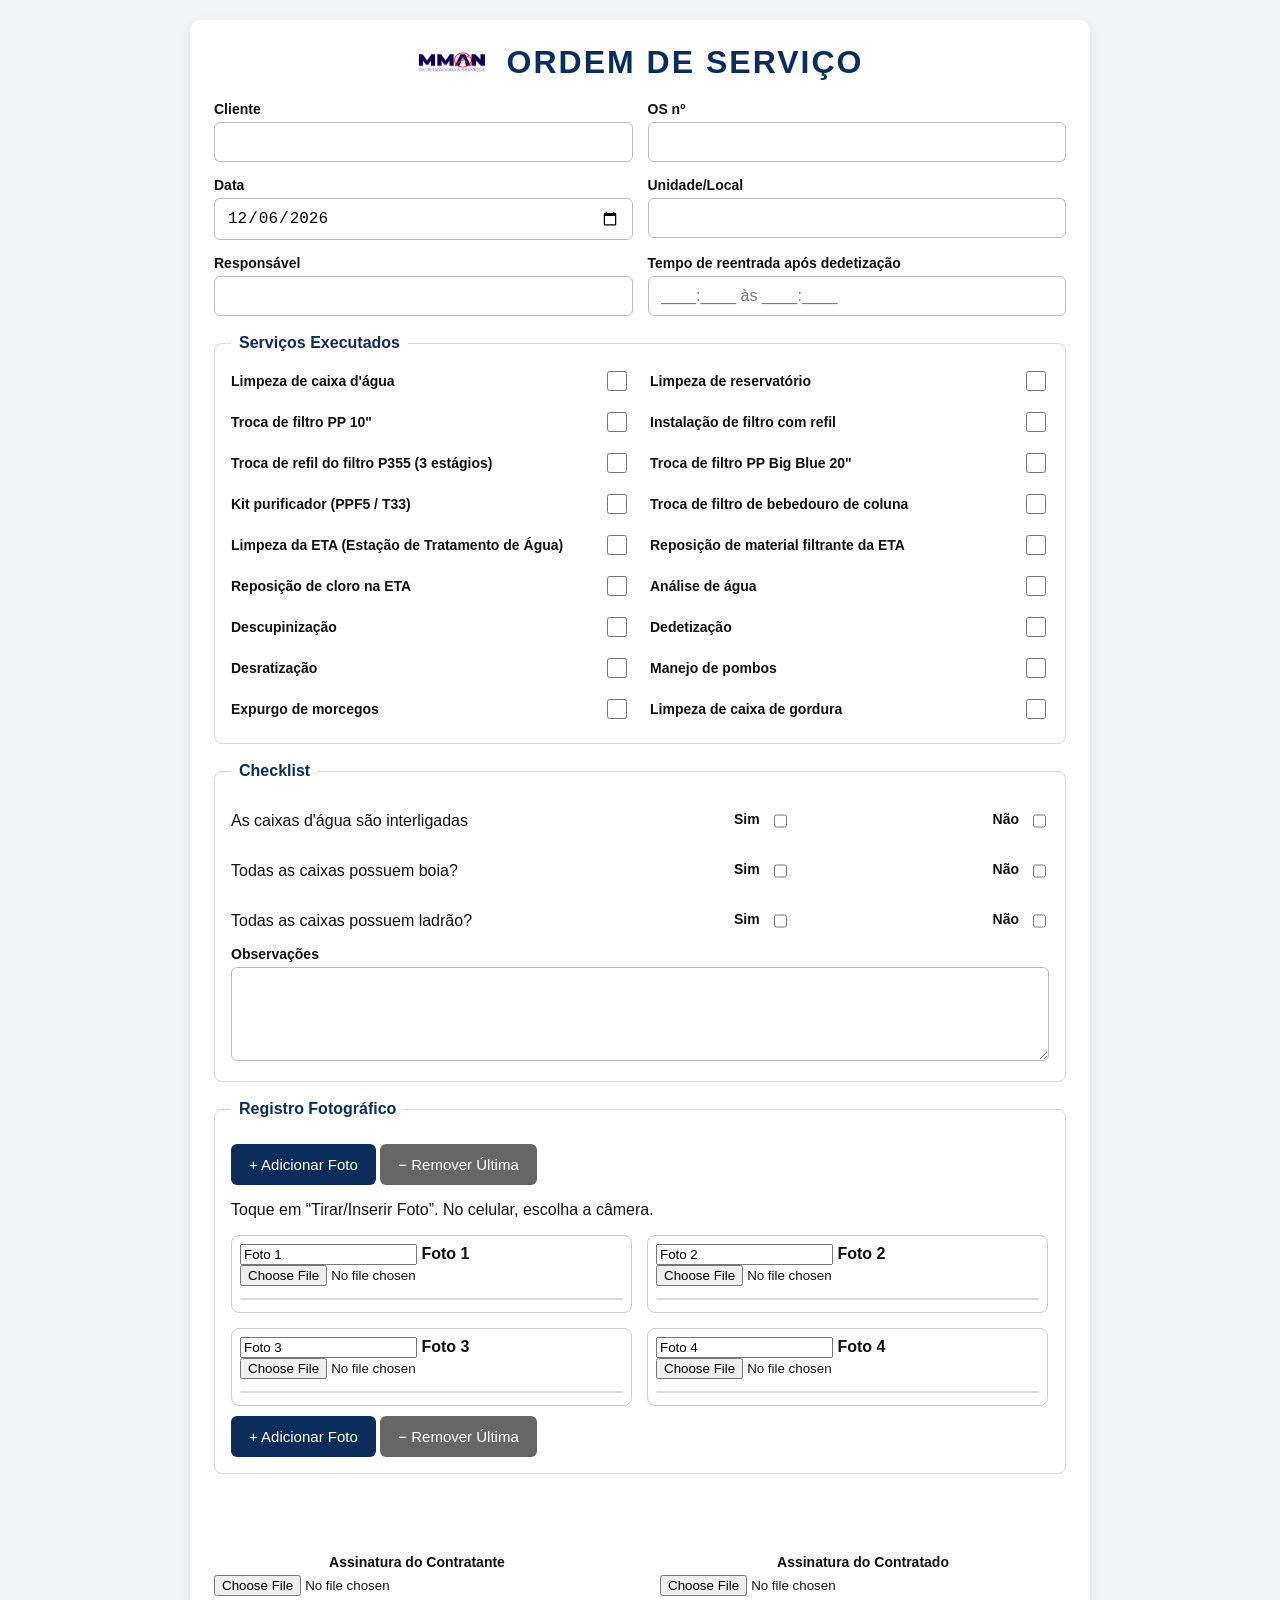
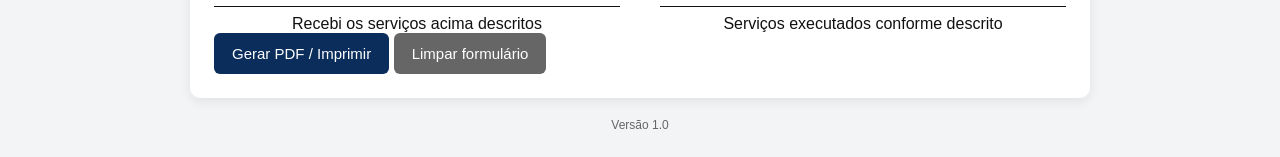
==== index.html @ ba8c5418 "feat: add version indicator on page" ====
<!doctype html>
<html lang="pt-BR">
	<head>
		<meta charset="utf-8">
		<meta name="viewport" content="width=device-width,initial-scale=1">
		<title>Ordem de Serviço com Fotos</title>
		<link rel="stylesheet" href="styles.css">
        <link rel="manifest" href="manifest.json">
        <meta name="theme-color" content="#0b2d5c">
	</head>
	<body>
		<div class="wrap">
            <div class="cabecalho">
                <img src="./mman.png" alt="Logo">
                <h1>ORDEM DE SERVIÇO</h1>
            </div>
			<div class="grid">
				<div><label>Cliente</label><input class="form-control" id="cliente"></div>
				<div><label>OS nº</label><input class="form-control" id="os"></div>
				<div><label>Data</label><input class="form-control" id="data" type="date"></div>
				<div><label>Unidade/Local</label><input class="form-control" id="unidade"></div>
				<div><label>Responsável</label><input class="form-control" id="resp"></div>
				<div><label>Tempo de reentrada após dedetização</label><input class="form-control" id="reentrada" placeholder="____:____ às ____:____"></div>
			</div>
			<fieldset>
				<legend>Serviços Executados</legend>
				<div class="services">
                    <label class="campo_check">Limpeza de caixa d'água <input type="checkbox"></label>
                    <label class="campo_check">Limpeza de reservatório <input type="checkbox"></label>
                    <label class="campo_check">Troca de filtro PP 10" <input type="checkbox"></label>
                    <label class="campo_check">Instalação de filtro com refil <input type="checkbox"></label>
                    <label class="campo_check">Troca de refil do filtro P355 (3 estágios) <input type="checkbox"></label>
                    <label class="campo_check">Troca de filtro PP Big Blue 20" <input type="checkbox"></label>
                    <label class="campo_check">Kit purificador (PPF5 / T33) <input type="checkbox"></label>
                    <label class="campo_check">Troca de filtro de bebedouro de coluna <input type="checkbox"></label>
                    <label class="campo_check">Limpeza da ETA (Estação de Tratamento de Água) <input type="checkbox"></label>
                    <label class="campo_check">Reposição de material filtrante da ETA <input type="checkbox"></label>
                    <label class="campo_check">Reposição de cloro na ETA <input type="checkbox"></label>
                    <label class="campo_check">Análise de água <input type="checkbox"></label>
                    <label class="campo_check">Descupinização <input type="checkbox"></label>
                    <label class="campo_check">Dedetização <input type="checkbox"></label>
                    <label class="campo_check">Desratização <input type="checkbox"></label>
                    <label class="campo_check">Manejo de pombos <input type="checkbox"></label>
                    <label class="campo_check">Expurgo de morcegos <input type="checkbox"></label>
                    <label class="campo_check">Limpeza de caixa de gordura <input type="checkbox"></label>
                </div>
			</fieldset>
			<fieldset>
				<legend>Checklist</legend>
				<div style="display: flex; justify-content: space-between;">
                    <p style="width: 300px;">As caixas d'água são interligadas</p>
                     <div class="campo_check"> <label>Sim</label> <input type="checkbox" style="width: 50%;" > </div>
                    <div class="campo_check"> <label>Não</label> <input type="checkbox" style="width: 50%;" > </div>
                </div>
				<div style="display: flex; justify-content: space-between;">
                    <p style="width: 300px;">Todas as caixas possuem boia?</p>
                    <div class="campo_check"> <label>Sim</label> <input type="checkbox" style="width: 50%;" > </div>
                    <div class="campo_check"> <label>Não</label> <input type="checkbox" style="width: 50%;" > </div>
                </div>
				<div style="display: flex; justify-content: space-between;">
                    <p style="width: 300px;">Todas as caixas possuem ladrão?</p>
                    <div class="campo_check"> <label>Sim</label> <input type="checkbox" style="width: 50%;" > </div>
                    <div class="campo_check"> <label>Não</label> <input type="checkbox" style="width: 50%;" > </div>
                </div>
				<div id="campo-observacoes">
					<label for="observacoes">Observações</label>
					<textarea id="observacoes" class="form-control" rows="4"></textarea>
				</div>
			</fieldset>
			<fieldset>

            <div style="margin-top:10px">
                <button type="button" onclick="adicionarFoto()">
                    + Adicionar Foto
                </button>

                <button type="button" class="btn2" onclick="removerFoto()">
                    − Remover Última
                </button>
            </div>

                <legend>Registro Fotográfico</legend>

                <p class="texto-guia">
                    Toque em “Tirar/Inserir Foto”. No celular, escolha a câmera.
                </p>

                <div id="photo-grid" class="photo-grid"></div>

            <div style="margin-top:10px">
                <button type="button" onclick="adicionarFoto()">
                    + Adicionar Foto
                </button>

                <button type="button" class="btn2" onclick="removerFoto()">
                    − Remover Última
                </button>
            </div>
            
            </fieldset>
			<div class="sign">

                <div class="signature-box">
                    <label>Assinatura do Contratante</label>

                    <input 
                        type="file" 
                        accept="image/*" 
                        capture="environment"
                        onchange="carregarAssinatura(event, 'assinatura-cliente')"
                    >

                    <img id="assinatura-cliente">
                    
                    <p>
                        Recebi os serviços acima descritos
                    </p>
                </div>


                <div class="signature-box">
                    <label>Assinatura do Contratado</label>

                    <input 
                        type="file" 
                        accept="image/*" 
                        capture="environment"
                        onchange="carregarAssinatura(event, 'assinatura-tecnico')"
                    >

                    <img id="assinatura-tecnico">

                    <p>
                        Serviços executados conforme descrito
                    </p>
                </div>

            </div>
			<button onclick="window.print()">Gerar PDF / Imprimir</button>
			<button class="btn2" onclick="limpar()">Limpar formulário</button>
		</div>
		<footer class="versao oculto-impressao">Versão 1.0</footer>
        <script src="script.js"></script>   
	</body>
</html>
---- styles.css ----
* {
    box-sizing: border-box;
}

body {
    font-family: Arial, Helvetica, sans-serif;
    margin: 0;
    background: #f3f4f6;
    color: #111;
}


/* ASSINATURA */

.signature-box{
    text-align:center;
    margin-top:40px;
}

.signature-box input{
    width:100%;
    margin-bottom:10px;
}

.signature-box img{
    width:100%;
    max-height:90px;
    object-fit:contain;
    display:none;
    margin-bottom:5px;
}

.signature-box p{
    border-top:1px solid #111;
    padding-top:8px;
    margin:0;
}


/* CONTAINER */

.wrap {
    max-width:900px;
    margin:20px auto;
    background:#fff;
    padding:24px;
    border-radius:10px;
    box-shadow:0 3px 12px rgba(0,0,0,.08);
}

.versao{
    margin:0 auto 20px;
    color:#666;
    font-size:12px;
    text-align:center;
}


/* CABEÇALHO */

.cabecalho{
    display:flex;
    align-items:center;
    justify-content:center;
    gap:20px;
    margin-bottom:20px;
}

.cabecalho img{
    width:70px;
}

h1{
    margin:0;
    color:#0b2d5c;
    letter-spacing:2px;
    text-align:center;
}


/* CAMPOS */

.grid{
    display:grid;
    grid-template-columns:repeat(2,1fr);
    gap:15px;
}

label{
    display:block;
    margin-bottom:5px;
    font-size:14px;
    font-weight:bold;
}

.form-control{
    width:100%;
    padding:10px 12px;
    font-size:16px;
    border:1px solid #bbb;
    border-radius:6px;
    background:#fff;
}

textarea.form-control{
    resize:vertical;
}


/* FIELDSET */

fieldset{
    border:1px solid #d6d6d6;
    border-radius:8px;
    margin:18px 0;
    padding:16px;
}

legend{
    color:#0b2d5c;
    font-weight:bold;
    padding:0 8px;
}


/* SERVIÇOS */

.services{
    display:grid;
    grid-template-columns:repeat(2,1fr);
    gap:10px 20px;
}

.campo_check{
    display:flex;
    align-items:center;
    justify-content:space-between;
    gap:10px;
}

.campo_check input[type="checkbox"]{
    width:20px;
    height:20px;
}


/* FOTOS */

.photo-grid{
    display:flex;
    flex-wrap:wrap;
    gap:15px;
}

.photo-box{
    width:calc(50% - 8px);
    border:1px solid #ccc;
    border-radius:8px;
    padding:8px;
    break-inside:avoid;
    page-break-inside:avoid;
}

.photo-box img{
    width:100%;
    height:auto;
    max-height:220px;
    object-fit:contain;
    border:1px solid #ddd;
    border-radius:5px;
    margin-top:8px;
}


/* BOTÕES */

button{
    background:#0b2d5c;
    color:#fff;
    border:none;
    border-radius:6px;
    padding:12px 18px;
    font-size:15px;
    cursor:pointer;
}

.btn2{
    background:#666;
}


/* ASSINATURAS */

.sign{
    display:grid;
    grid-template-columns:1fr 1fr;
    gap:40px;
    margin-top:40px;
}


/* CHECKLIST */

.check-item{
    display:flex;
    justify-content:space-between;
    align-items:center;
    gap:20px;
    margin-bottom:12px;
}

.check-item p{
    margin:0;
    flex:1;
}


/* MOBILE */

@media screen and (max-width:768px){

    .wrap{
        margin:0;
        padding:15px;
        border-radius:0;
        box-shadow:none;
    }


    .cabecalho{
        flex-direction:column;
    }


    h1{
        font-size:26px;
    }


    .grid{
        grid-template-columns:1fr;
    }


    .services{
        grid-template-columns:1fr;
    }


    .photo-box{
        width:100%;
    }


    .sign{
        grid-template-columns:1fr;
        gap:20px;
    }


    button{
        width:100%;
        margin:6px 0;
    }


    .campo_check{
        flex-wrap:wrap;
    }


    .photo-box img{
        max-height:350px;
    }


    .check-item{
        flex-direction:column;
        align-items:flex-start;
    }

}


/* PDF / IMPRESSÃO */

@media print{


    @page{
        size:A4;
        margin:0;
    }


    body{
        background:#fff;
    }


    .wrap{
        width:100%;
        max-width:none;
        margin:0;
        padding:10mm;
        box-shadow:none;
        border-radius:0;
    }


    .oculto-impressao{
        display:none !important;
    }


    button,
    input[type=file],
    .foto-titulo,
    .texto-guia{
        display:none;
    }


    /* Mantém os dados da OS na primeira página e inicia as fotos na seguinte. */
    fieldset:has(.photo-grid){
        break-before:page;
        page-break-before:always;
    }


    fieldset{
        margin:10px 0;
        padding:10px;
        break-inside:auto;
        page-break-inside:auto;
    }


    .grid{
        grid-template-columns:repeat(2,1fr);
        gap:10px;
    }


    .services{
        grid-template-columns:repeat(2,1fr);
        gap:5px 15px;
    }


    .photo-grid{
        gap:10px;
    }


    .photo-box{
        width:calc(50% - 5px);
        break-inside:avoid;
        page-break-inside:avoid;
    }


    .photo-box img{
        max-height:180px;
    }


    .sign{
        margin-top:20px;
        grid-template-columns:repeat(2,1fr);
        gap:30px;
    }


    .signature-box{
        margin-top:20px;
        break-inside:avoid;
        page-break-inside:avoid;
    }


    .signature-box img{
        height:120px;
        max-height:120px;
    }

}
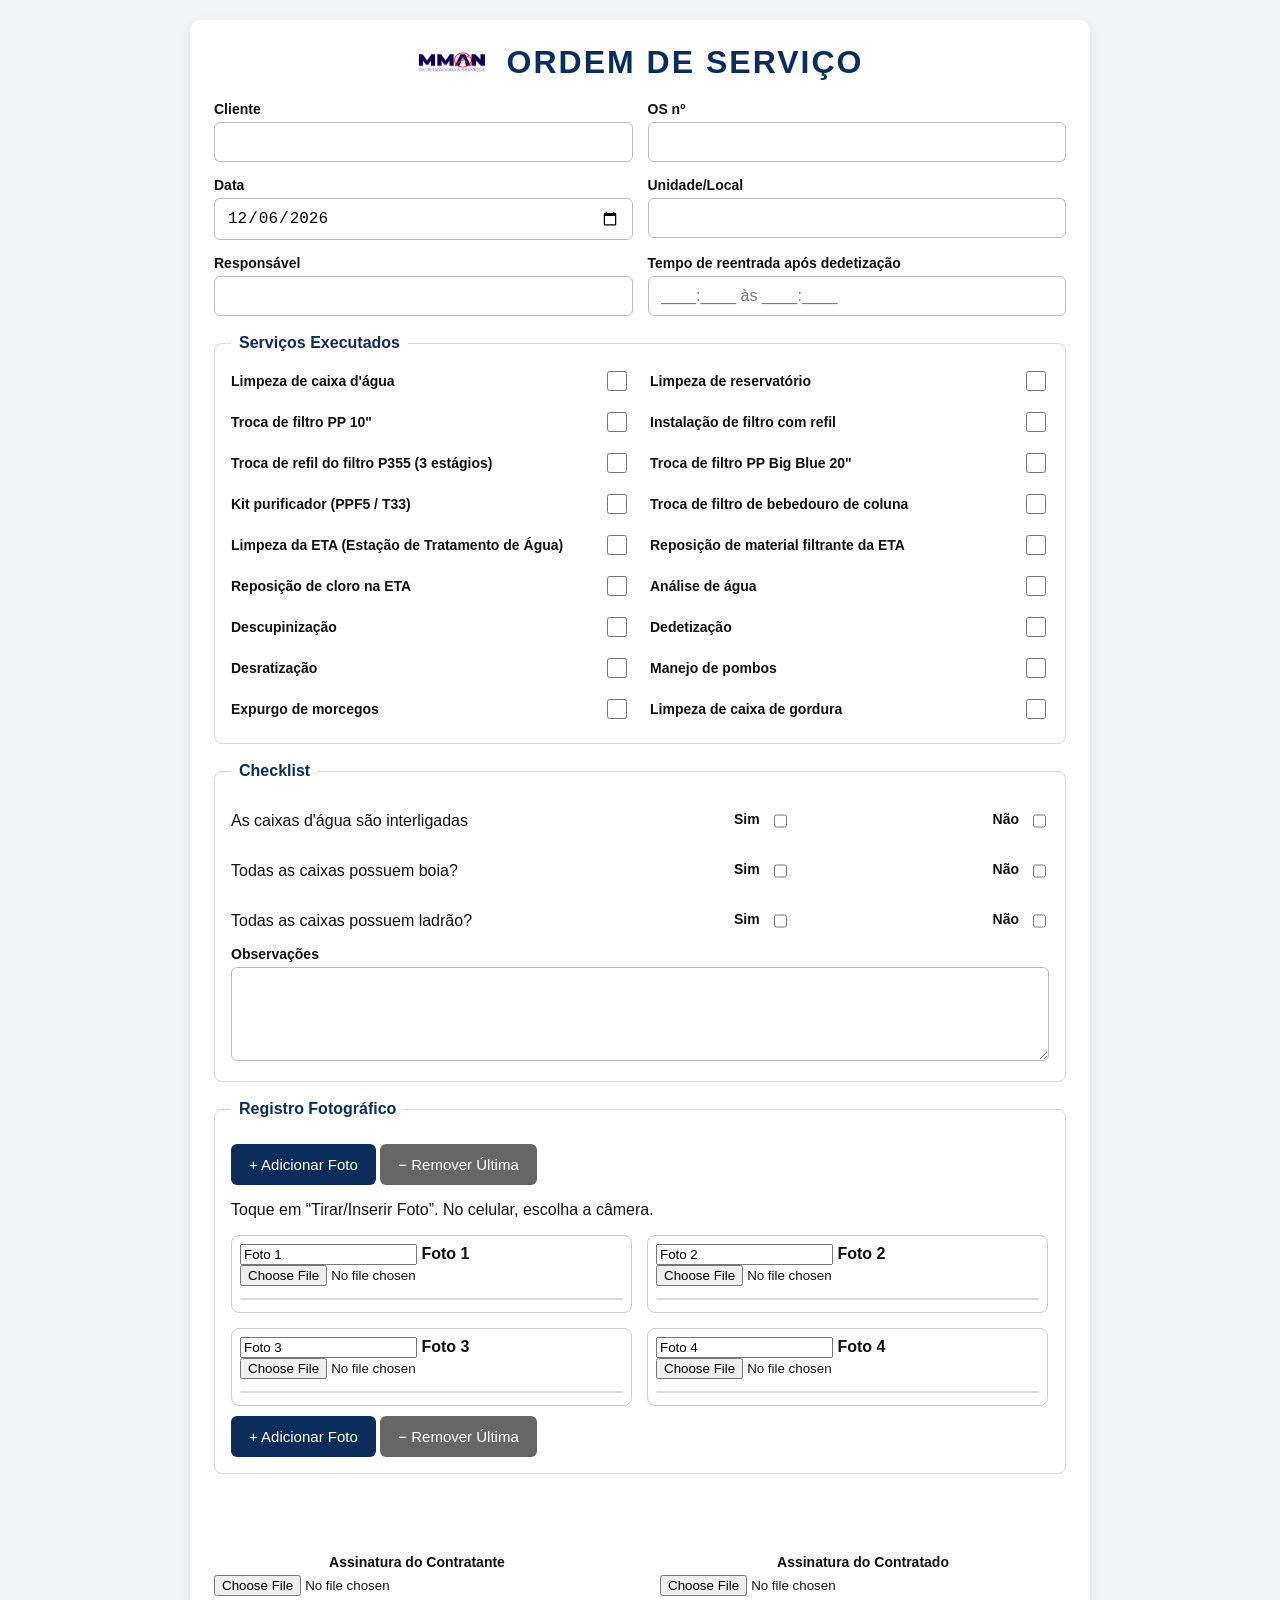
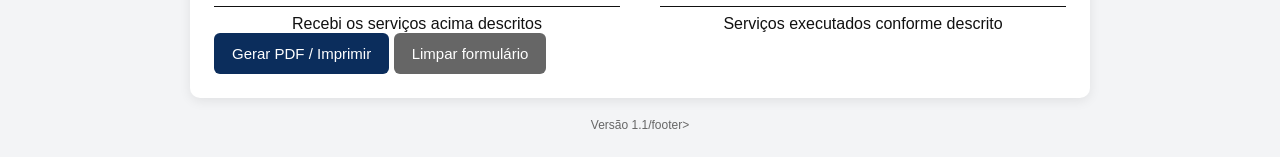
==== commit 78d18a28: "fix: webkit workaround" ====
--- a/index.html
+++ b/index.html
@@ -67,7 +67,7 @@
 					<textarea id="observacoes" class="form-control" rows="4"></textarea>
 				</div>
 			</fieldset>
-			<fieldset>
+			<fieldset class="registro-fotografico">
 
             <div style="margin-top:10px">
                 <button type="button" onclick="adicionarFoto()">
@@ -136,10 +136,10 @@
                 </div>
 
             </div>
-			<button onclick="window.print()">Gerar PDF / Imprimir</button>
+			<button onclick="imprimir()">Gerar PDF / Imprimir</button>
 			<button class="btn2" onclick="limpar()">Limpar formulário</button>
 		</div>
-		<footer class="versao oculto-impressao">Versão 1.0</footer>
+		<footer class="versao oculto-impressao">Versão 1.1/footer>
         <script src="script.js"></script>   
 	</body>
 </html>
--- a/styles.css
+++ b/styles.css
@@ -321,10 +321,12 @@
     }
 
 
-    /* Mantém os dados da OS na primeira página e inicia as fotos na seguinte. */
-    fieldset:has(.photo-grid){
+    /* Seletor explícito para o WebKit do iOS não depender de :has() ao imprimir. */
+    .registro-fotografico{
         break-before:page;
         page-break-before:always;
+        border:0;
+        padding:0;
     }
 
 
@@ -336,6 +338,12 @@
     }
 
 
+    fieldset:not(.registro-fotografico){
+        break-inside:avoid;
+        page-break-inside:avoid;
+    }
+
+
     .grid{
         grid-template-columns:repeat(2,1fr);
         gap:10px;
@@ -349,31 +357,44 @@
 
 
     .photo-grid{
-        gap:10px;
+        display:block;
+        font-size:0;
     }
 
 
     .photo-box{
-        width:calc(50% - 5px);
+        display:inline-block;
+        width:48%;
+        margin:0 1% 4mm;
+        font-size:14px;
+        vertical-align:top;
         break-inside:avoid;
         page-break-inside:avoid;
+        -webkit-column-break-inside:avoid;
     }
 
 
     .photo-box img{
-        max-height:180px;
+        display:block;
+        max-height:58mm;
     }
 
 
     .sign{
+        display:block;
         margin-top:20px;
-        grid-template-columns:repeat(2,1fr);
-        gap:30px;
+        font-size:0;
+        break-inside:avoid;
+        page-break-inside:avoid;
     }
 
 
     .signature-box{
-        margin-top:20px;
+        display:inline-block;
+        width:48%;
+        margin:20px 1% 0;
+        font-size:14px;
+        vertical-align:top;
         break-inside:avoid;
         page-break-inside:avoid;
     }
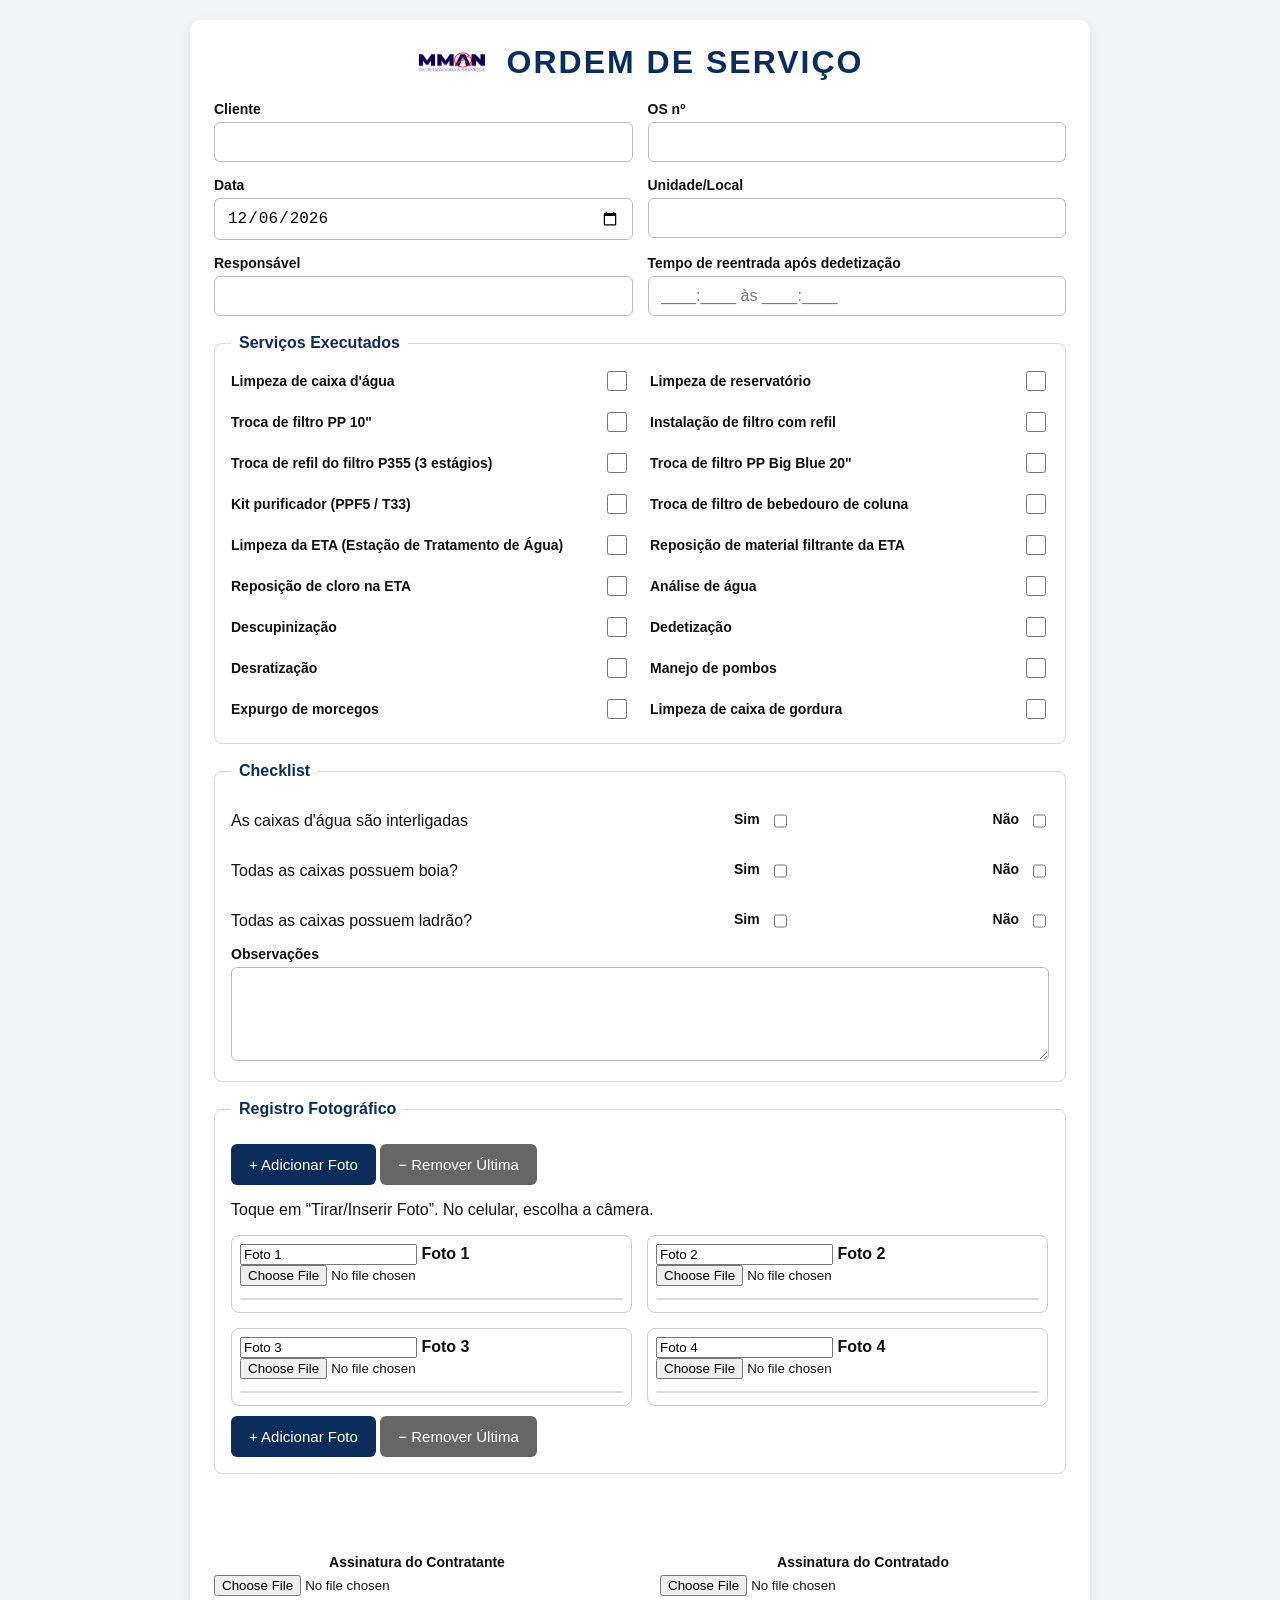
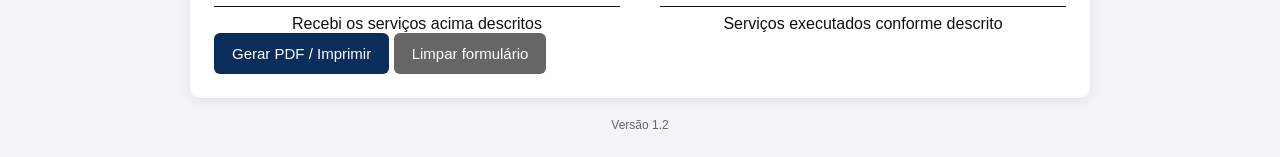
==== commit 8c224217: "feat: another ios workaround" ====
--- a/index.html
+++ b/index.html
@@ -139,7 +139,7 @@
 			<button onclick="imprimir()">Gerar PDF / Imprimir</button>
 			<button class="btn2" onclick="limpar()">Limpar formulário</button>
 		</div>
-		<footer class="versao oculto-impressao">Versão 1.1/footer>
+		<footer class="versao oculto-impressao">Versão 1.2</footer>
         <script src="script.js"></script>   
 	</body>
 </html>
--- a/styles.css
+++ b/styles.css
@@ -298,6 +298,43 @@
     }
 
 
+    .ios body{
+        font-size:12px;
+    }
+
+
+    .ios label{
+        margin-bottom:2px;
+        font-size:11px;
+    }
+
+
+    .ios .form-control{
+        min-height:0;
+        padding:4px 6px;
+        border-radius:3px;
+        font-size:12px;
+        line-height:1.2;
+    }
+
+
+    .ios input.form-control{
+        height:7mm;
+    }
+
+
+    .ios textarea.form-control{
+        height:15mm;
+        min-height:15mm;
+    }
+
+
+    .ios .campo_check input[type="checkbox"]{
+        width:4mm;
+        height:4mm;
+    }
+
+
     .wrap{
         width:100%;
         max-width:none;
@@ -321,10 +358,14 @@
     }
 
 
-    /* Seletor explícito para o WebKit do iOS não depender de :has() ao imprimir. */
+    /* Mantém os dados da OS na primeira página e inicia as fotos na seguinte. */
     .registro-fotografico{
         break-before:page;
         page-break-before:always;
+    }
+
+
+    .ios .registro-fotografico{
         border:0;
         padding:0;
     }
@@ -338,7 +379,13 @@
     }
 
 
-    fieldset:not(.registro-fotografico){
+    .ios fieldset{
+        margin:6px 0;
+        padding:6px;
+    }
+
+
+    .ios fieldset:not(.registro-fotografico){
         break-inside:avoid;
         page-break-inside:avoid;
     }
@@ -350,39 +397,70 @@
     }
 
 
+    .ios .grid{
+        gap:6px 10px;
+    }
+
+
     .services{
         grid-template-columns:repeat(2,1fr);
         gap:5px 15px;
     }
 
 
+    .ios .services{
+        gap:2px 10px;
+    }
+
+
     .photo-grid{
+        gap:10px;
+    }
+
+
+    .ios .photo-grid{
         display:block;
         font-size:0;
     }
 
 
     .photo-box{
+        width:calc(50% - 5px);
+        break-inside:avoid;
+        page-break-inside:avoid;
+    }
+
+
+    .ios .photo-box{
         display:inline-block;
         width:48%;
         margin:0 1% 4mm;
         font-size:14px;
         vertical-align:top;
-        break-inside:avoid;
-        page-break-inside:avoid;
         -webkit-column-break-inside:avoid;
     }
 
 
     .photo-box img{
+        max-height:180px;
+    }
+
+
+    .ios .photo-box img{
         display:block;
         max-height:58mm;
     }
 
 
     .sign{
+        margin-top:20px;
+        grid-template-columns:repeat(2,1fr);
+        gap:30px;
+    }
+
+
+    .ios .sign{
         display:block;
-        margin-top:20px;
         font-size:0;
         break-inside:avoid;
         page-break-inside:avoid;
@@ -390,13 +468,18 @@
 
 
     .signature-box{
+        margin-top:20px;
+        break-inside:avoid;
+        page-break-inside:avoid;
+    }
+
+
+    .ios .signature-box{
         display:inline-block;
         width:48%;
         margin:20px 1% 0;
         font-size:14px;
         vertical-align:top;
-        break-inside:avoid;
-        page-break-inside:avoid;
     }
 
 
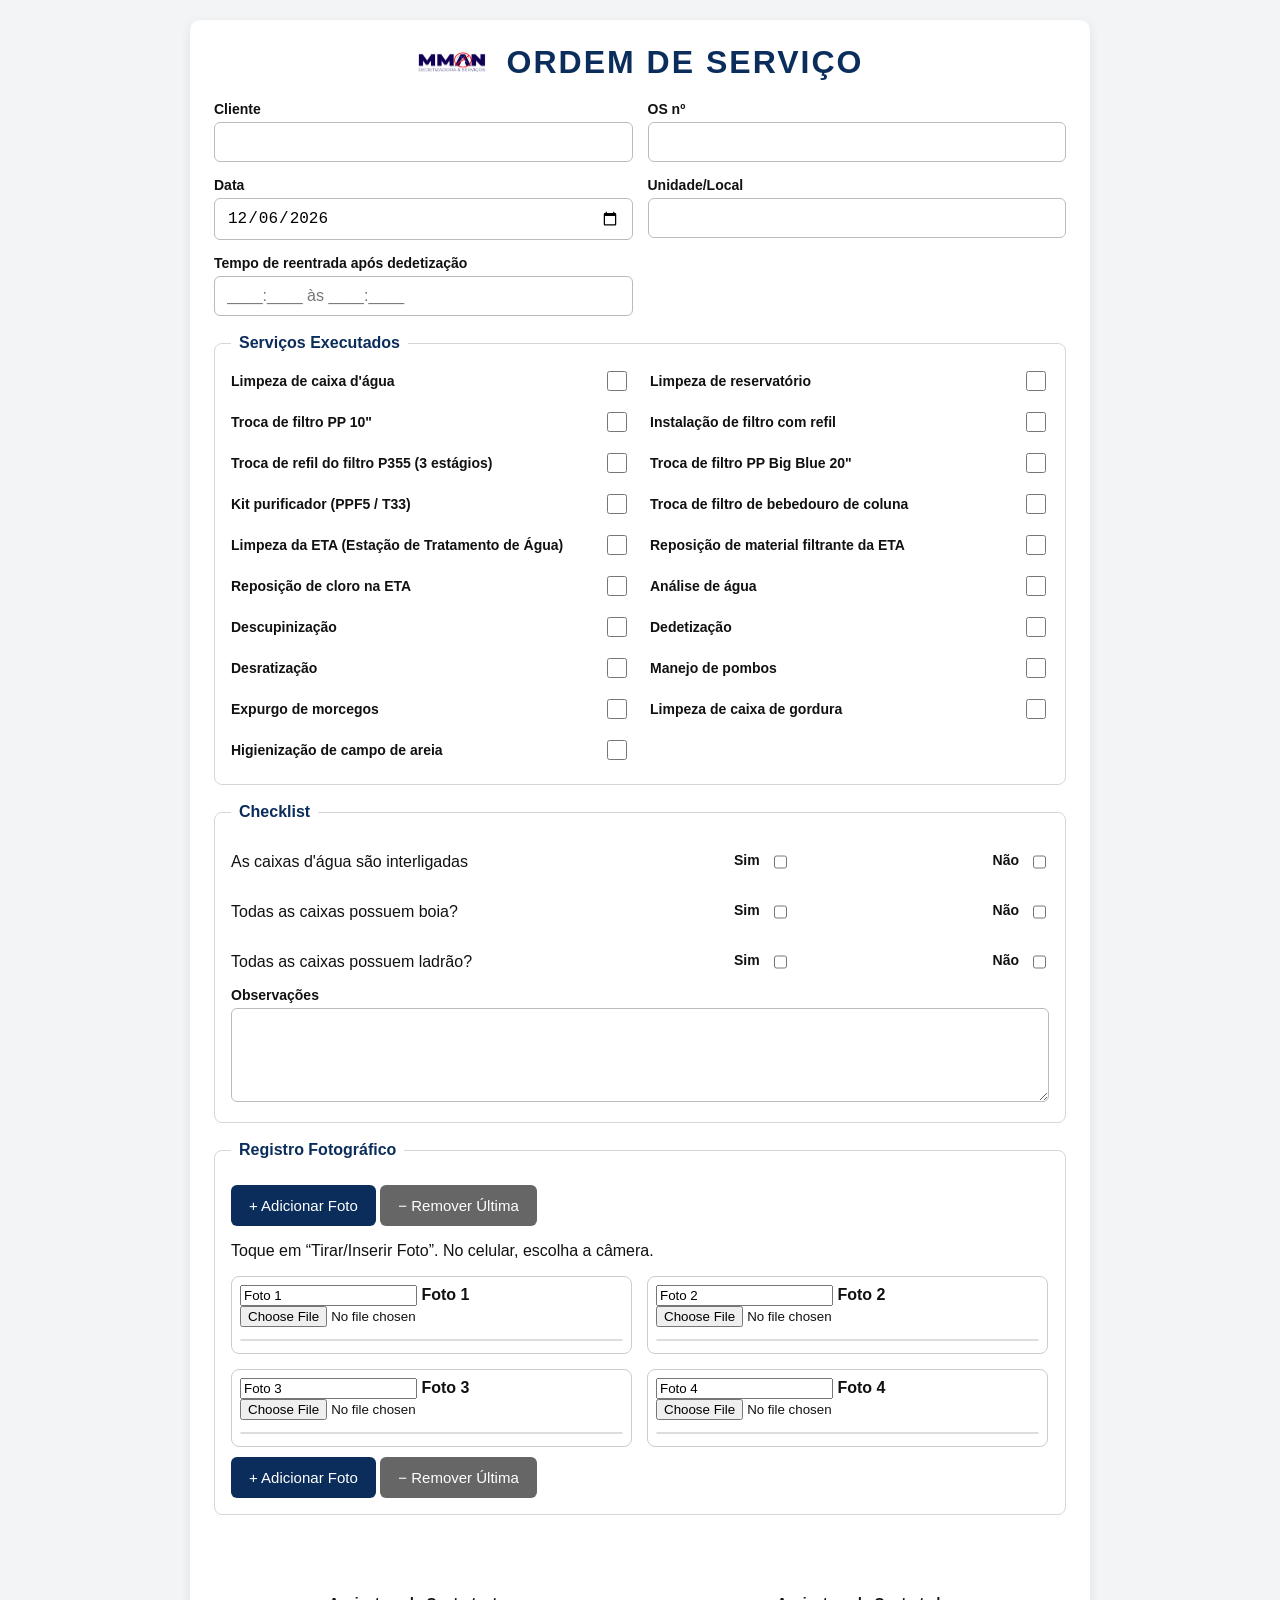
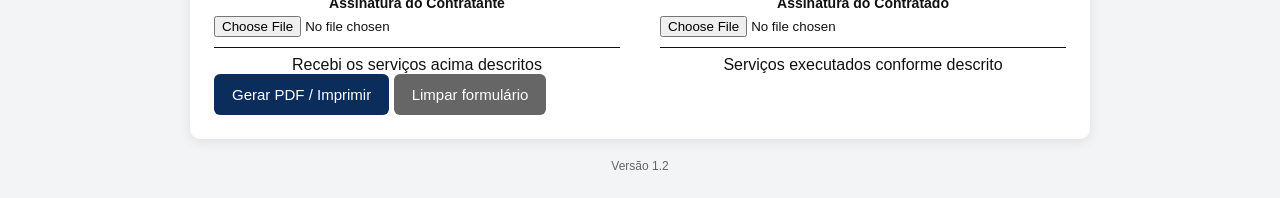
==== commit e57e757a: "chore: change some names" ====
--- a/index.html
+++ b/index.html
@@ -19,7 +19,6 @@
 				<div><label>OS nº</label><input class="form-control" id="os"></div>
 				<div><label>Data</label><input class="form-control" id="data" type="date"></div>
 				<div><label>Unidade/Local</label><input class="form-control" id="unidade"></div>
-				<div><label>Responsável</label><input class="form-control" id="resp"></div>
 				<div><label>Tempo de reentrada após dedetização</label><input class="form-control" id="reentrada" placeholder="____:____ às ____:____"></div>
 			</div>
 			<fieldset>
@@ -43,6 +42,7 @@
                     <label class="campo_check">Manejo de pombos <input type="checkbox"></label>
                     <label class="campo_check">Expurgo de morcegos <input type="checkbox"></label>
                     <label class="campo_check">Limpeza de caixa de gordura <input type="checkbox"></label>
+                    <label class="campo_check">Higienização de campo de areia <input type="checkbox"></label>
                 </div>
 			</fieldset>
 			<fieldset>
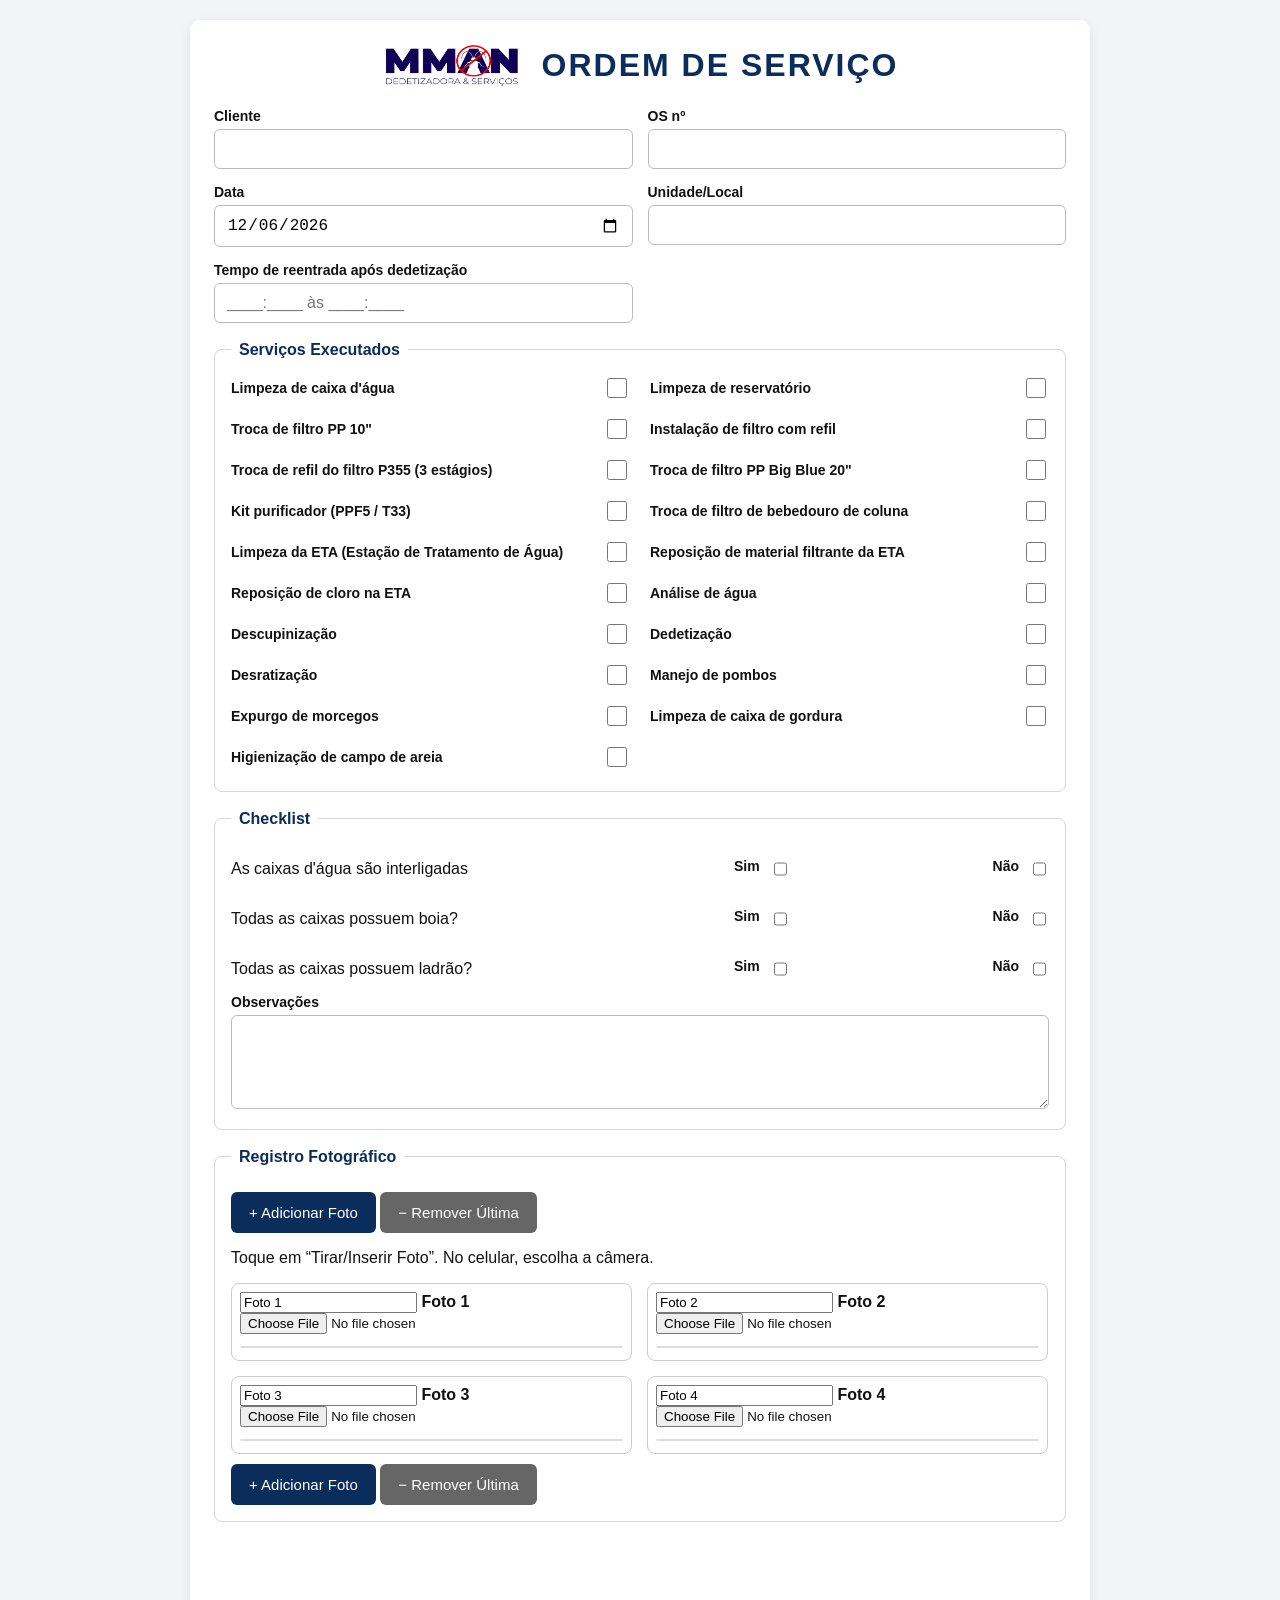
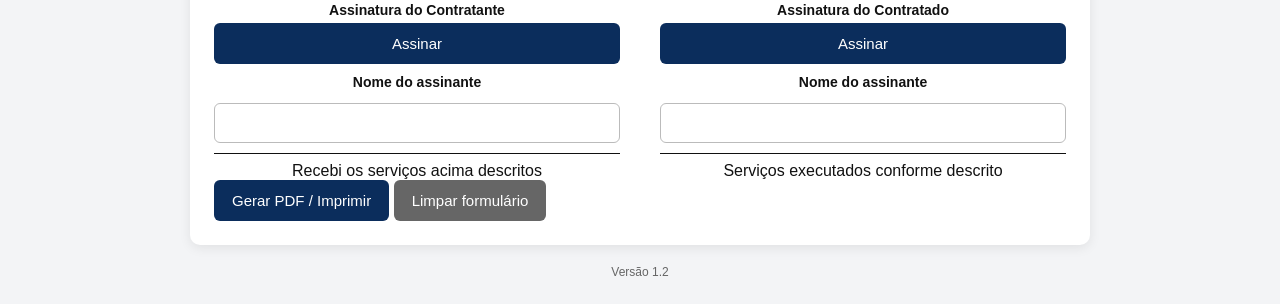
==== commit 94cbec0d: "feat: assinatura agora é desenhada" ====
--- a/index.html
+++ b/index.html
@@ -103,14 +103,20 @@
                 <div class="signature-box">
                     <label>Assinatura do Contratante</label>
 
-                    <input 
-                        type="file" 
-                        accept="image/*" 
-                        capture="environment"
-                        onchange="carregarAssinatura(event, 'assinatura-cliente')"
-                    >
+                    <button type="button" class="assinatura-abrir" onclick="abrirAssinatura('assinatura-cliente')">
+                        Assinar
+                    </button>
 
                     <img id="assinatura-cliente">
+
+                    <label for="nome-assinante-cliente" class="assinatura-nome-label">Nome do assinante</label>
+                    <input
+                        type="text"
+                        id="nome-assinante-cliente"
+                        class="form-control assinatura-nome"
+                        oninput="atualizarTitulo(this,'nome-assinante-cliente-impressao')"
+                    >
+                    <b id="nome-assinante-cliente-impressao" class="assinatura-nome-impressao"></b>
                     
                     <p>
                         Recebi os serviços acima descritos
@@ -121,14 +127,20 @@
                 <div class="signature-box">
                     <label>Assinatura do Contratado</label>
 
-                    <input 
-                        type="file" 
-                        accept="image/*" 
-                        capture="environment"
-                        onchange="carregarAssinatura(event, 'assinatura-tecnico')"
-                    >
+                    <button type="button" class="assinatura-abrir" onclick="abrirAssinatura('assinatura-tecnico')">
+                        Assinar
+                    </button>
 
                     <img id="assinatura-tecnico">
+
+                    <label for="nome-assinante-tecnico" class="assinatura-nome-label">Nome do assinante</label>
+                    <input
+                        type="text"
+                        id="nome-assinante-tecnico"
+                        class="form-control assinatura-nome"
+                        oninput="atualizarTitulo(this,'nome-assinante-tecnico-impressao')"
+                    >
+                    <b id="nome-assinante-tecnico-impressao" class="assinatura-nome-impressao"></b>
 
                     <p>
                         Serviços executados conforme descrito
@@ -139,6 +151,23 @@
 			<button onclick="imprimir()">Gerar PDF / Imprimir</button>
 			<button class="btn2" onclick="limpar()">Limpar formulário</button>
 		</div>
+        <div id="modal-assinatura" class="modal-assinatura" aria-hidden="true">
+            <div class="assinatura-painel" role="dialog" aria-modal="true" aria-labelledby="assinatura-modal-titulo">
+                <div class="assinatura-cabecalho">
+                    <h2 id="assinatura-modal-titulo">Desenhe a assinatura</h2>
+                    <span>Use o dedo, uma caneta ou o mouse.</span>
+                </div>
+                <div class="assinatura-area">
+                    <canvas id="assinatura-canvas"></canvas>
+                </div>
+                <div class="assinatura-acoes">
+                    <button type="button" class="btn2" onclick="limparCanvasAssinatura()">Limpar</button>
+                    <button type="button" class="btn2" onclick="fecharAssinatura()">Cancelar</button>
+                    <button type="button" onclick="salvarAssinatura()">Salvar assinatura</button>
+                </div>
+            </div>
+        </div>
+
 		<footer class="versao oculto-impressao">Versão 1.2</footer>
         <script src="script.js"></script>   
 	</body>
--- a/styles.css
+++ b/styles.css
@@ -30,9 +30,109 @@
     margin-bottom:5px;
 }
 
+.assinatura-nome{
+    margin-top:8px;
+}
+
+.assinatura-nome-impressao{
+    display:none;
+}
+
 .signature-box p{
     border-top:1px solid #111;
     padding-top:8px;
+    margin:0;
+}
+
+.signature-box .assinatura-abrir{
+    width:100%;
+    margin-bottom:10px;
+}
+
+body.modal-assinatura-aberta{
+    overflow:hidden;
+}
+
+.modal-assinatura{
+    position:fixed;
+    inset:0;
+    z-index:1000;
+    display:none;
+    align-items:center;
+    justify-content:center;
+    padding:16px;
+    background:rgba(0,0,0,.72);
+}
+
+.modal-assinatura.ativo{
+    display:flex;
+}
+
+.modal-assinatura:fullscreen{
+    padding:0;
+}
+
+.assinatura-painel{
+    display:flex;
+    flex-direction:column;
+    width:min(1100px, 100%);
+    height:min(680px, 100%);
+    min-height:0;
+    padding:16px;
+    border-radius:10px;
+    background:#f3f4f6;
+}
+
+.modal-assinatura:fullscreen .assinatura-painel{
+    width:100%;
+    height:100%;
+    border-radius:0;
+}
+
+.assinatura-cabecalho{
+    display:flex;
+    align-items:baseline;
+    gap:14px;
+    margin-bottom:10px;
+}
+
+.assinatura-cabecalho h2{
+    margin:0;
+    color:#0b2d5c;
+    font-size:20px;
+}
+
+.assinatura-cabecalho span{
+    color:#555;
+    font-size:14px;
+}
+
+.assinatura-area{
+    flex:1;
+    min-height:180px;
+}
+
+#assinatura-canvas{
+    display:block;
+    width:100%;
+    height:100%;
+    border:2px solid #0b2d5c;
+    border-radius:6px;
+    background:#fff;
+    cursor:crosshair;
+    touch-action:none;
+}
+
+.assinatura-acoes{
+    display:flex;
+    justify-content:flex-end;
+    flex-wrap:wrap;
+    gap:10px;
+    margin-top:12px;
+}
+
+.assinatura-acoes button{
+    width:auto;
     margin:0;
 }
 
@@ -67,7 +167,7 @@
 }
 
 .cabecalho img{
-    width:70px;
+    width:140px;
 }
 
 h1{
@@ -350,11 +450,20 @@
     }
 
 
+    .modal-assinatura,
     button,
     input[type=file],
     .foto-titulo,
+    .assinatura-nome,
+    .assinatura-nome-label,
     .texto-guia{
         display:none;
+    }
+
+
+    .assinatura-nome-impressao{
+        display:block;
+        margin-bottom:8px;
     }
 
 
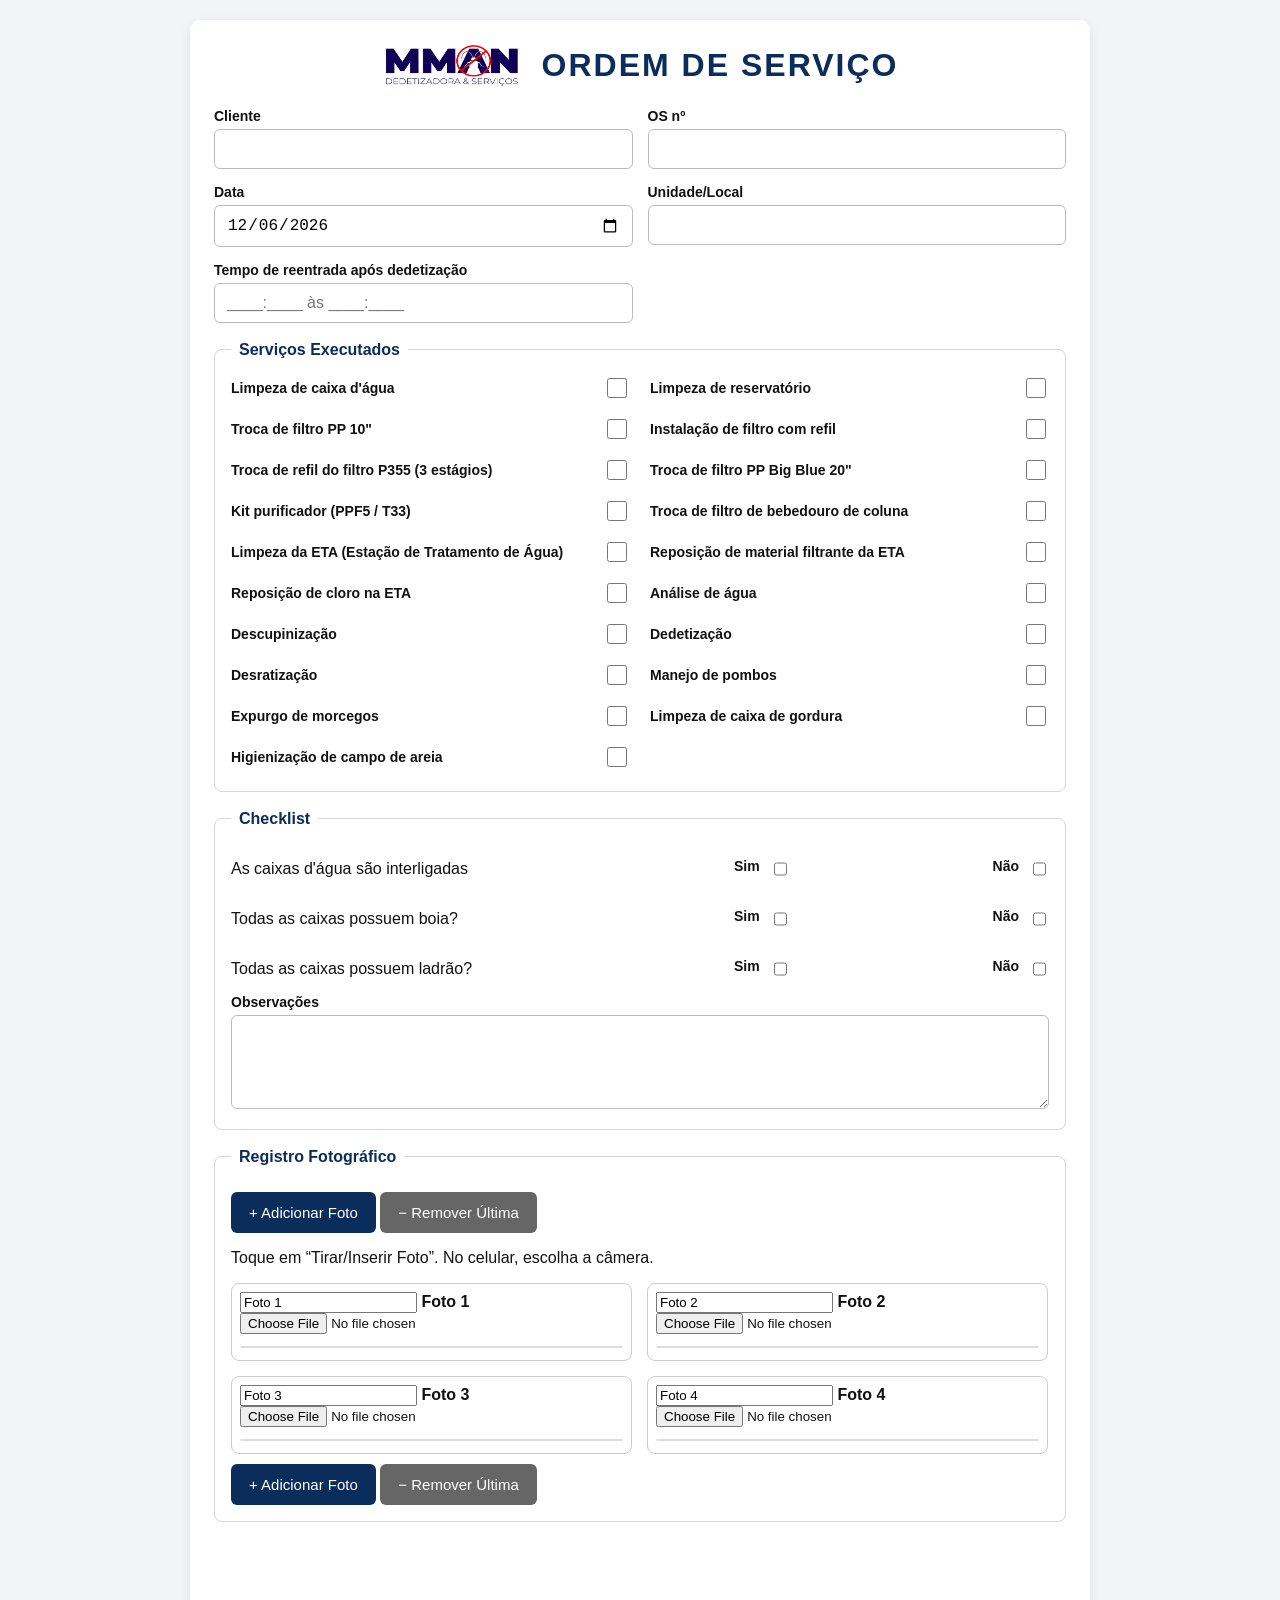
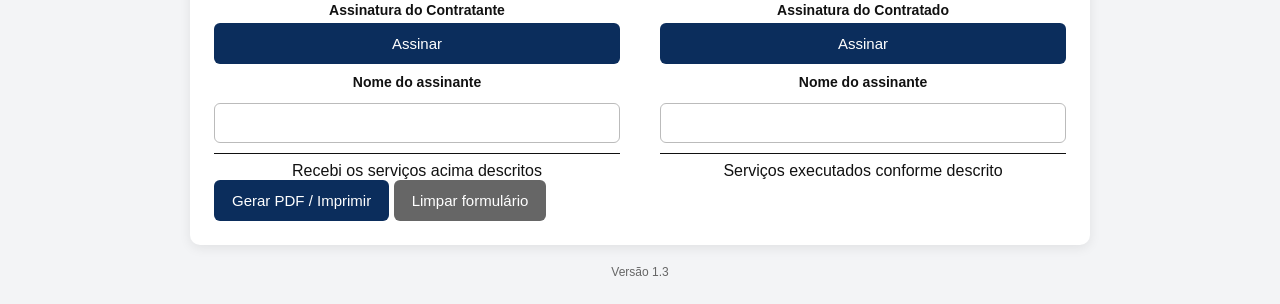
==== commit 2c262b8d: "fix: update version indicator" ====
--- a/index.html
+++ b/index.html
@@ -168,7 +168,7 @@
             </div>
         </div>
 
-		<footer class="versao oculto-impressao">Versão 1.2</footer>
+		<footer class="versao oculto-impressao">Versão 1.3</footer>
         <script src="script.js"></script>   
 	</body>
 </html>
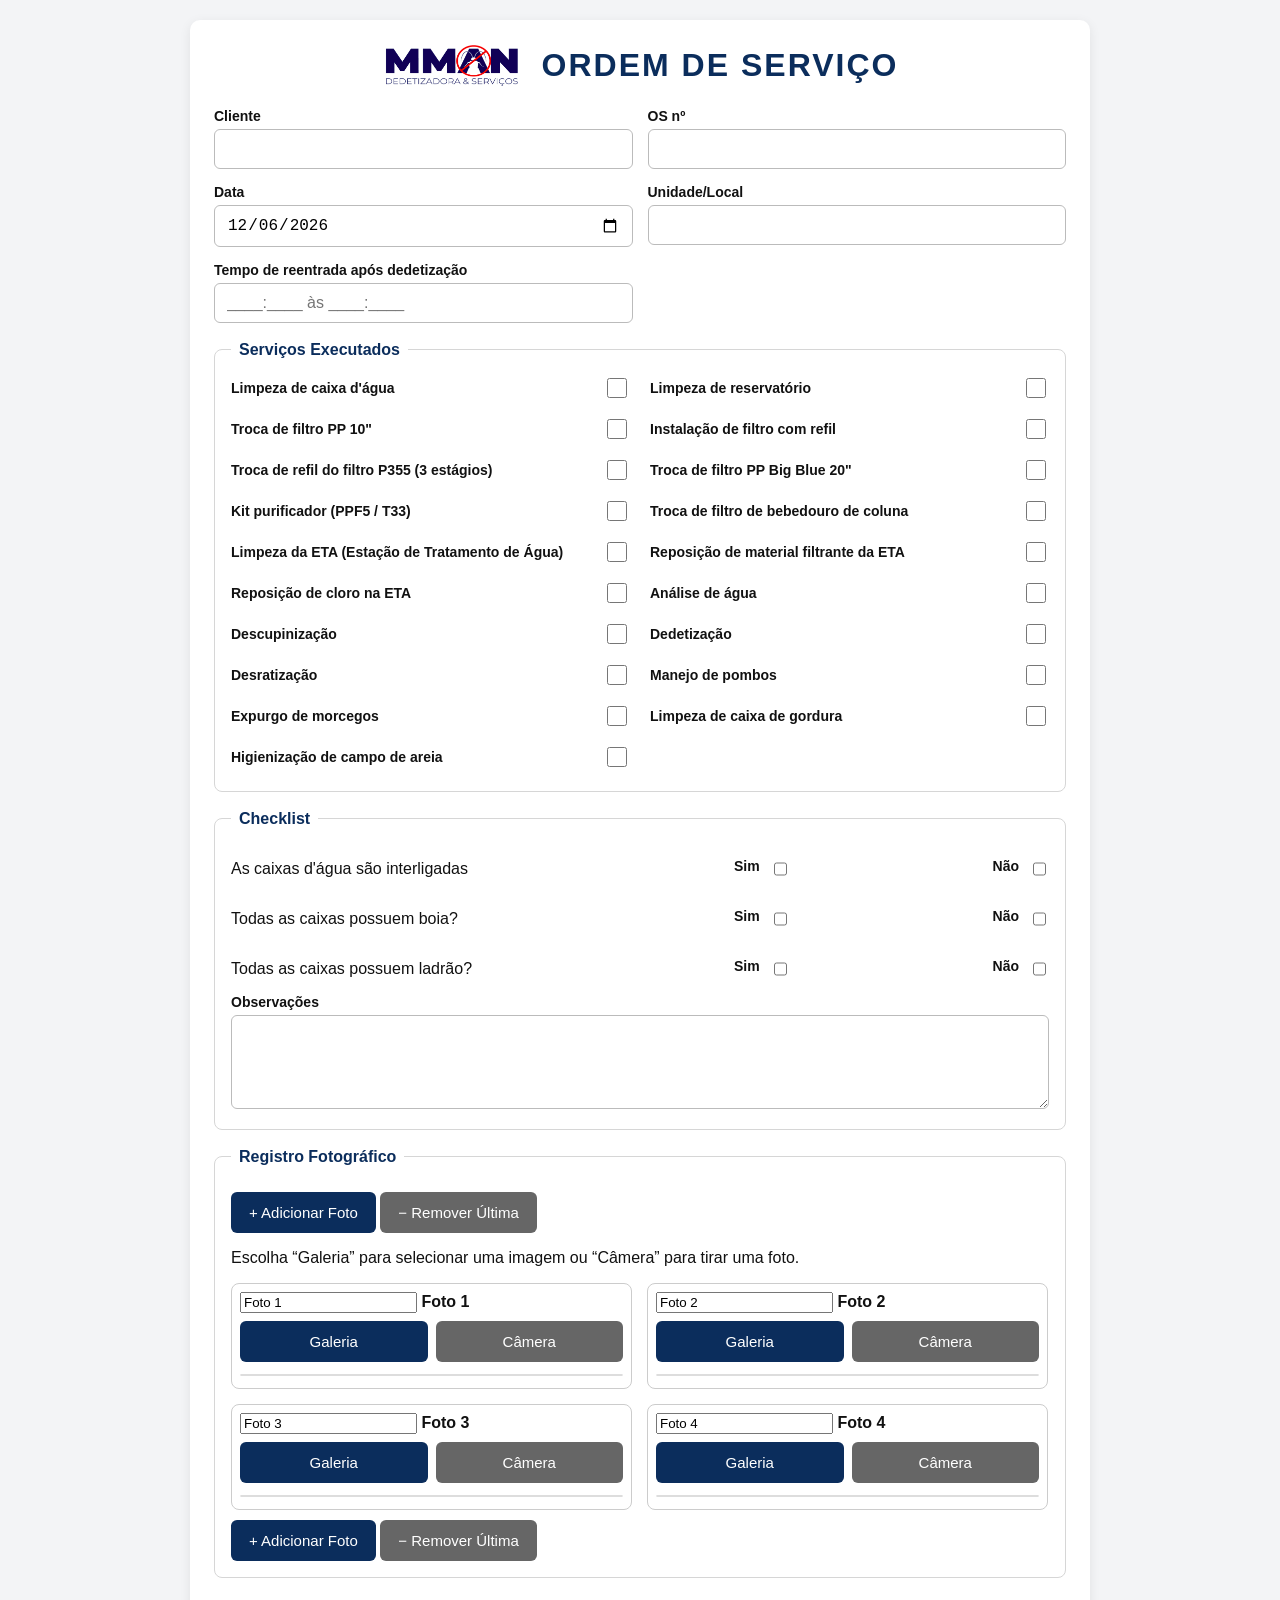
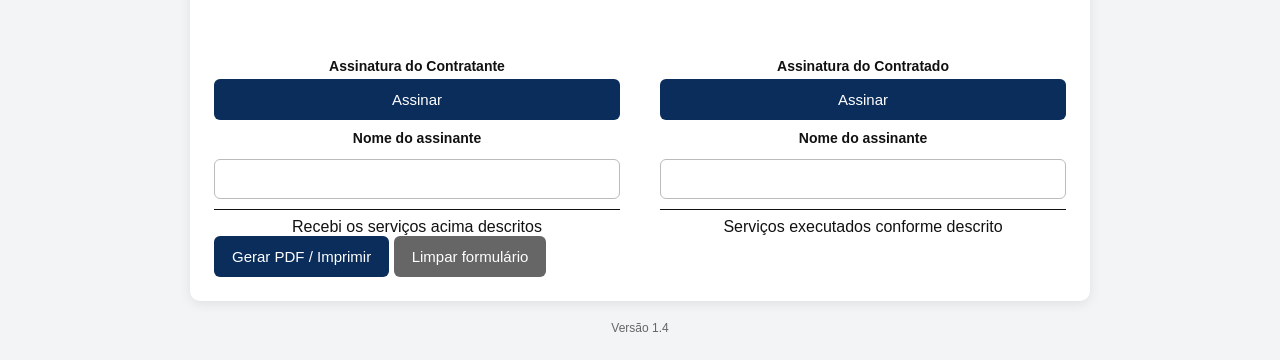
==== commit f10418de: "feat: agora o usuário pode escolher entre fotos da galeria ou tirar agora." ====
--- a/index.html
+++ b/index.html
@@ -82,7 +82,7 @@
                 <legend>Registro Fotográfico</legend>
 
                 <p class="texto-guia">
-                    Toque em “Tirar/Inserir Foto”. No celular, escolha a câmera.
+                    Escolha “Galeria” para selecionar uma imagem ou “Câmera” para tirar uma foto.
                 </p>
 
                 <div id="photo-grid" class="photo-grid"></div>
@@ -168,7 +168,7 @@
             </div>
         </div>
 
-		<footer class="versao oculto-impressao">Versão 1.3</footer>
+		<footer class="versao oculto-impressao">Versão 1.4</footer>
         <script src="script.js"></script>   
 	</body>
 </html>
--- a/styles.css
+++ b/styles.css
@@ -261,6 +261,20 @@
     page-break-inside:avoid;
 }
 
+.foto-acoes{
+    display:flex;
+    gap:8px;
+    margin-top:8px;
+}
+
+.foto-acoes button{
+    flex:1;
+}
+
+.foto-input{
+    display:none;
+}
+
 .photo-box img{
     width:100%;
     height:auto;
@@ -593,8 +607,8 @@
 
 
     .signature-box img{
-        height:120px;
-        max-height:120px;
+        height:180px;
+        max-height:160px;
     }
 
 }
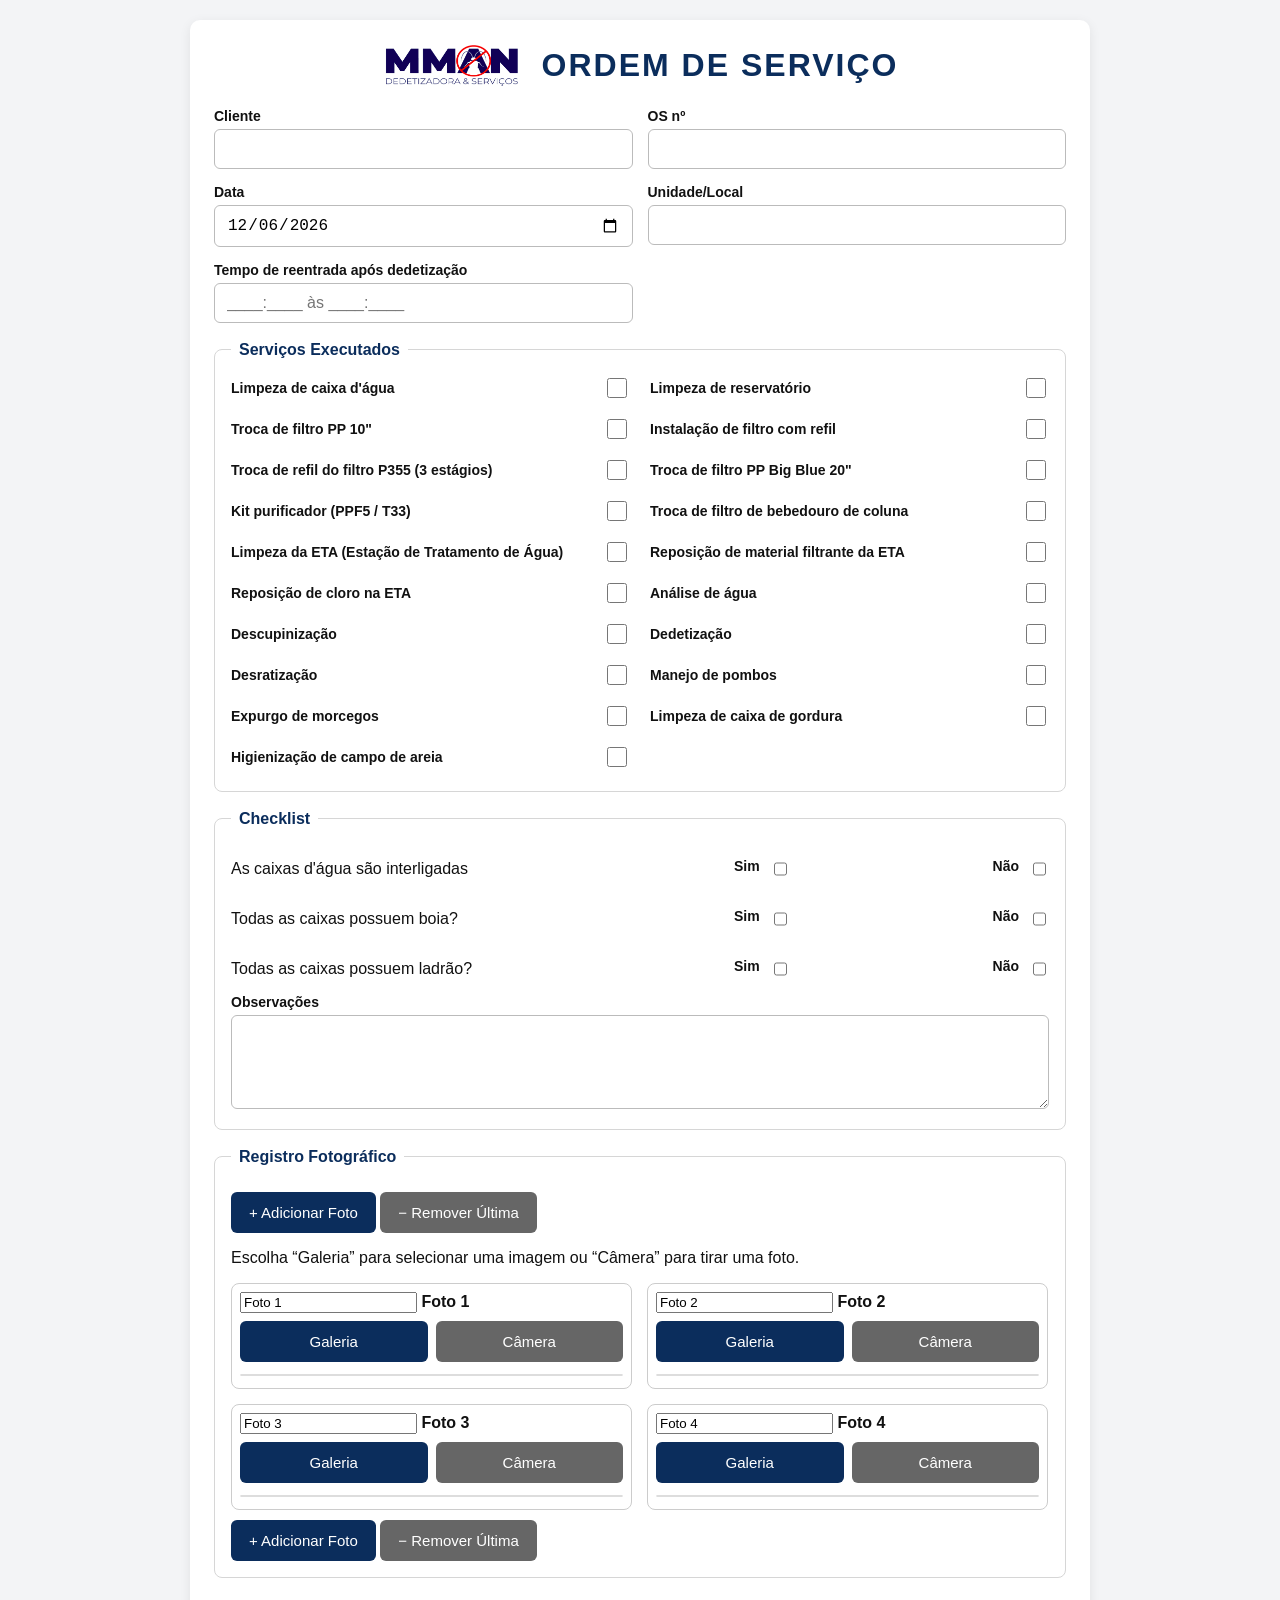
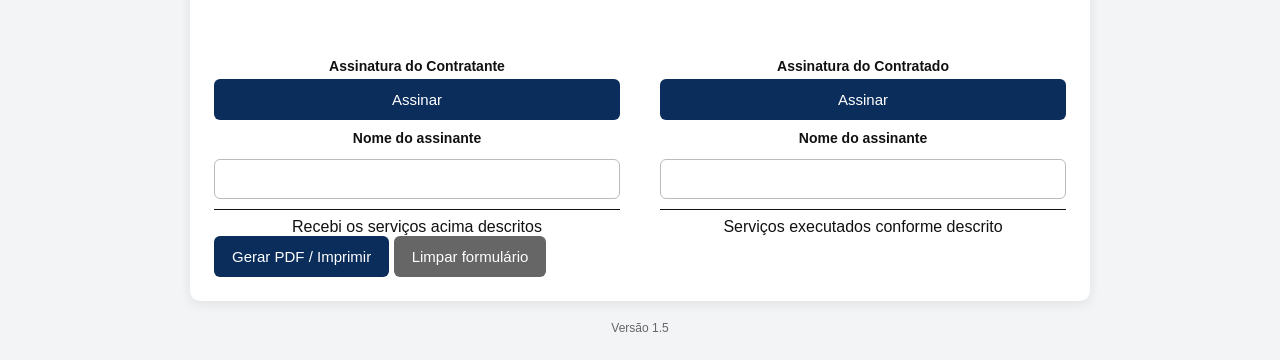
==== commit f25f7fe8: "feat: image compression to save memory in mobile devices" ====
--- a/index.html
+++ b/index.html
@@ -168,7 +168,7 @@
             </div>
         </div>
 
-		<footer class="versao oculto-impressao">Versão 1.4</footer>
+		<footer class="versao oculto-impressao">Versão 1.5</footer>
         <script src="script.js"></script>   
 	</body>
 </html>
